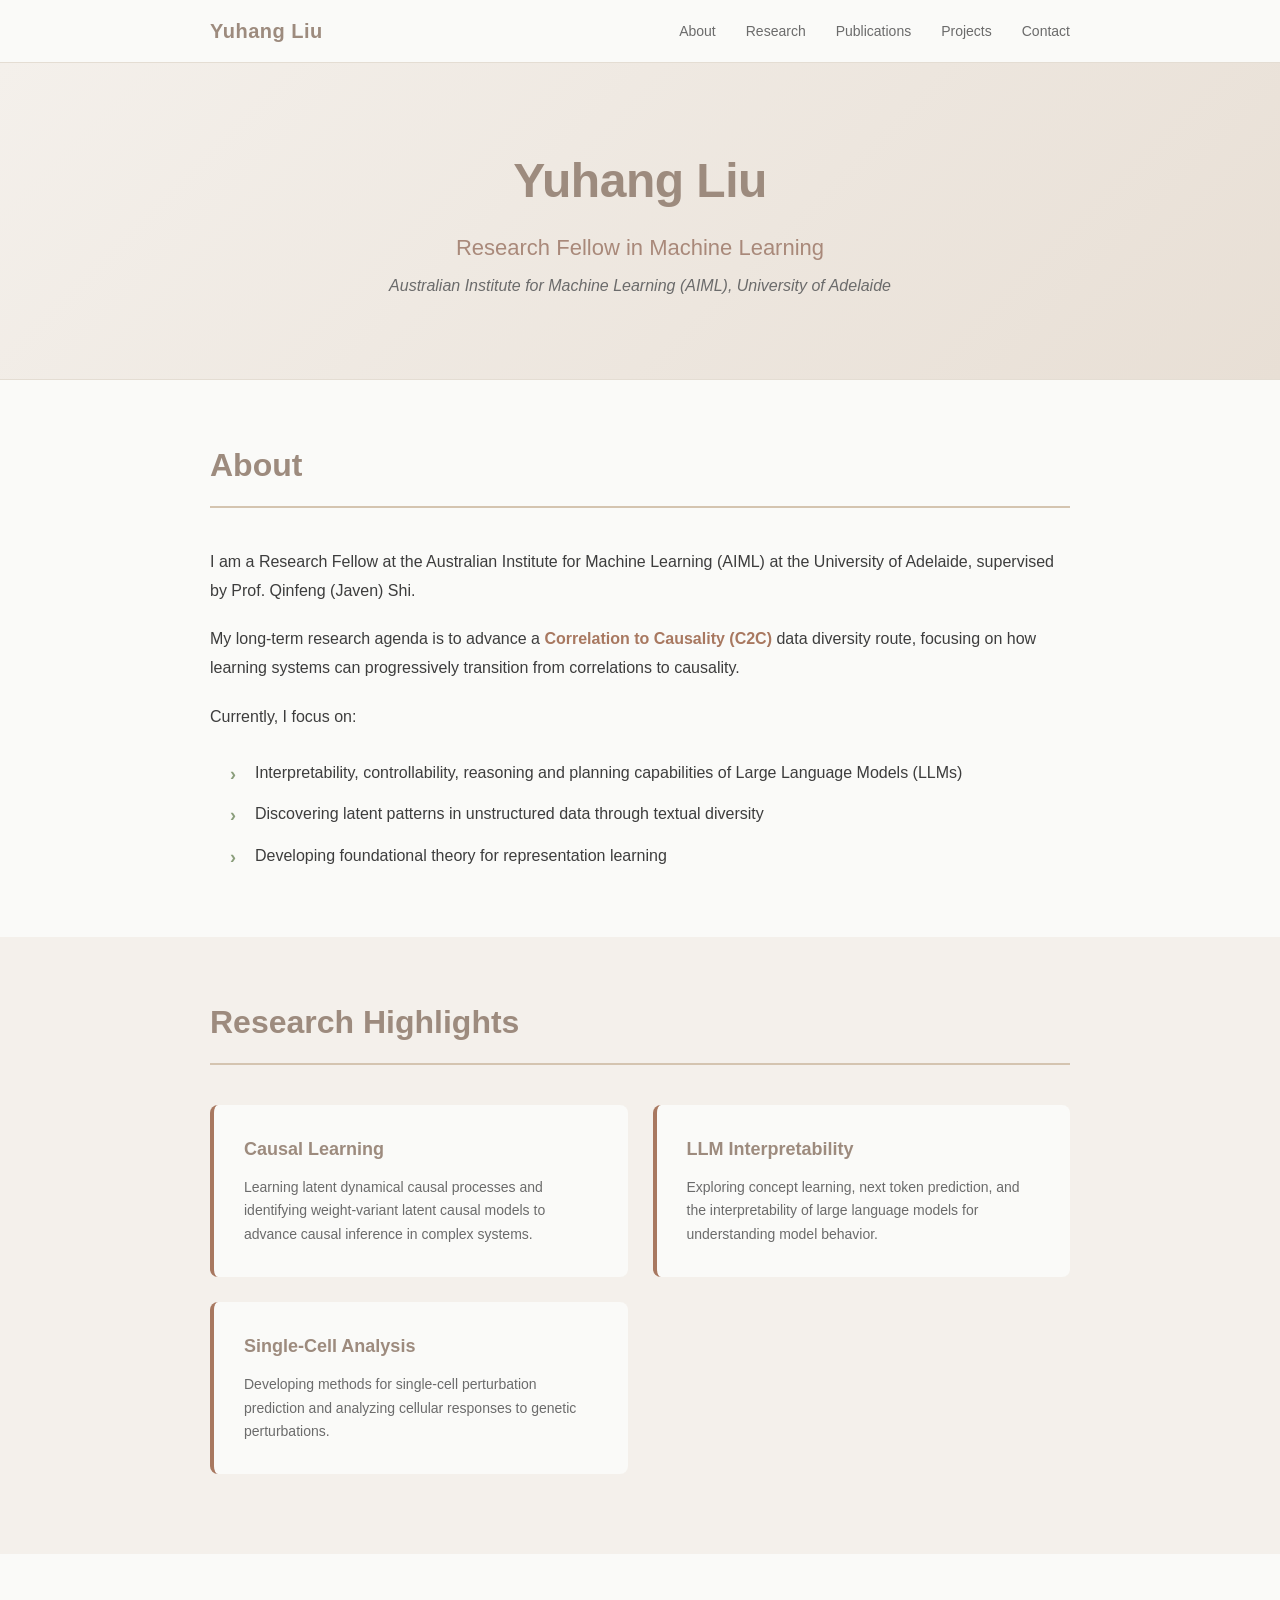
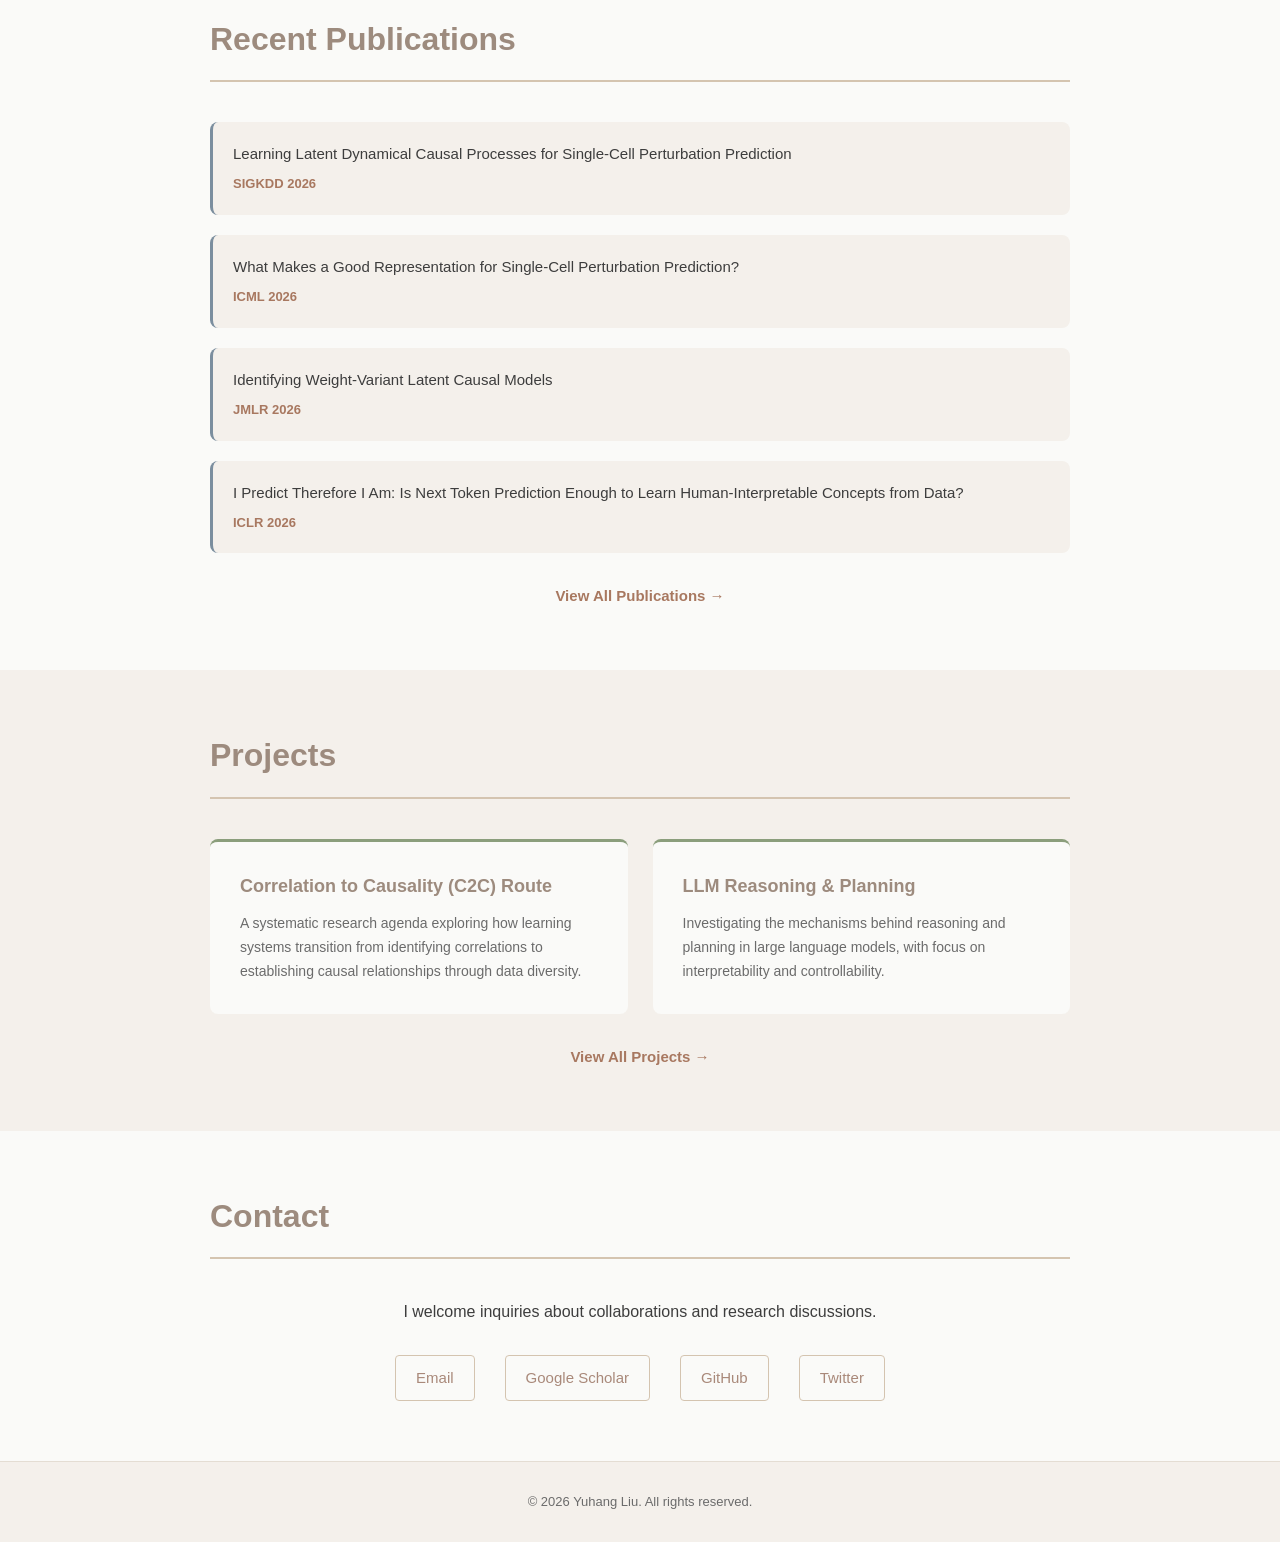
==== index.html @ f0b12292 "Initial commit: Create academic homepage with Morandi color palette" ====
<!DOCTYPE html>
<html lang="zh-CN">
<head>
    <meta charset="UTF-8">
    <meta name="viewport" content="width=device-width, initial-scale=1.0">
    <meta name="description" content="Yuhang Liu - Research Fellow in Machine Learning">
    <title>Yuhang Liu - Personal Homepage</title>
    <link rel="stylesheet" href="styles.css">
</head>
<body>
    <nav class="navbar">
        <div class="container">
            <div class="nav-brand">Yuhang Liu</div>
            <ul class="nav-menu">
                <li><a href="#about">About</a></li>
                <li><a href="#research">Research</a></li>
                <li><a href="#publications">Publications</a></li>
                <li><a href="#projects">Projects</a></li>
                <li><a href="#contact">Contact</a></li>
            </ul>
        </div>
    </nav>

    <header class="hero">
        <div class="container">
            <div class="hero-content">
                <h1>Yuhang Liu</h1>
                <p class="subtitle">Research Fellow in Machine Learning</p>
                <p class="affiliation">Australian Institute for Machine Learning (AIML), University of Adelaide</p>
            </div>
        </div>
    </header>

    <main>
        <!-- About Section -->
        <section id="about" class="section">
            <div class="container">
                <h2>About</h2>
                <div class="about-content">
                    <div class="about-text">
                        <p>I am a Research Fellow at the Australian Institute for Machine Learning (AIML) at the University of Adelaide, supervised by Prof. Qinfeng (Javen) Shi.</p>
                        
                        <p>My long-term research agenda is to advance a <strong>Correlation to Causality (C2C)</strong> data diversity route, focusing on how learning systems can progressively transition from correlations to causality.</p>
                        
                        <p>Currently, I focus on:</p>
                        <ul class="research-interests">
                            <li>Interpretability, controllability, reasoning and planning capabilities of Large Language Models (LLMs)</li>
                            <li>Discovering latent patterns in unstructured data through textual diversity</li>
                            <li>Developing foundational theory for representation learning</li>
                        </ul>
                    </div>
                </div>
            </div>
        </section>

        <!-- Research Highlights -->
        <section id="research" class="section section-alt">
            <div class="container">
                <h2>Research Highlights</h2>
                <div class="highlights-grid">
                    <div class="highlight-card">
                        <h3>Causal Learning</h3>
                        <p>Learning latent dynamical causal processes and identifying weight-variant latent causal models to advance causal inference in complex systems.</p>
                    </div>
                    <div class="highlight-card">
                        <h3>LLM Interpretability</h3>
                        <p>Exploring concept learning, next token prediction, and the interpretability of large language models for understanding model behavior.</p>
                    </div>
                    <div class="highlight-card">
                        <h3>Single-Cell Analysis</h3>
                        <p>Developing methods for single-cell perturbation prediction and analyzing cellular responses to genetic perturbations.</p>
                    </div>
                </div>
            </div>
        </section>

        <!-- Recent Publications -->
        <section id="publications" class="section">
            <div class="container">
                <h2>Recent Publications</h2>
                <div class="publications-list">
                    <div class="publication-item">
                        <p class="pub-title">Learning Latent Dynamical Causal Processes for Single-Cell Perturbation Prediction</p>
                        <p class="pub-meta"><strong>SIGKDD 2026</strong></p>
                    </div>
                    <div class="publication-item">
                        <p class="pub-title">What Makes a Good Representation for Single-Cell Perturbation Prediction?</p>
                        <p class="pub-meta"><strong>ICML 2026</strong></p>
                    </div>
                    <div class="publication-item">
                        <p class="pub-title">Identifying Weight-Variant Latent Causal Models</p>
                        <p class="pub-meta"><strong>JMLR 2026</strong></p>
                    </div>
                    <div class="publication-item">
                        <p class="pub-title">I Predict Therefore I Am: Is Next Token Prediction Enough to Learn Human-Interpretable Concepts from Data?</p>
                        <p class="pub-meta"><strong>ICLR 2026</strong></p>
                    </div>
                </div>
                <div class="view-more">
                    <a href="publications.html" class="btn-link">View All Publications →</a>
                </div>
            </div>
        </section>

        <!-- Projects Section -->
        <section id="projects" class="section section-alt">
            <div class="container">
                <h2>Projects</h2>
                <div class="projects-list">
                    <div class="project-card">
                        <h3>Correlation to Causality (C2C) Route</h3>
                        <p>A systematic research agenda exploring how learning systems transition from identifying correlations to establishing causal relationships through data diversity.</p>
                    </div>
                    <div class="project-card">
                        <h3>LLM Reasoning & Planning</h3>
                        <p>Investigating the mechanisms behind reasoning and planning in large language models, with focus on interpretability and controllability.</p>
                    </div>
                </div>
                <div class="view-more">
                    <a href="projects.html" class="btn-link">View All Projects →</a>
                </div>
            </div>
        </section>

        <!-- Contact Section -->
        <section id="contact" class="section">
            <div class="container">
                <h2>Contact</h2>
                <div class="contact-content">
                    <p>I welcome inquiries about collaborations and research discussions.</p>
                    <div class="contact-links">
                        <a href="mailto:yuhang.liu@adelaide.edu.au" class="contact-link">Email</a>
                        <a href="https://scholar.google.com" class="contact-link" target="_blank">Google Scholar</a>
                        <a href="https://github.com/yuhangliu01" class="contact-link" target="_blank">GitHub</a>
                        <a href="https://twitter.com" class="contact-link" target="_blank">Twitter</a>
                    </div>
                </div>
            </div>
        </section>
    </main>

    <footer class="footer">
        <div class="container">
            <p>&copy; 2026 Yuhang Liu. All rights reserved.</p>
        </div>
    </footer>
</body>
</html>
---- styles.css ----
/* Morandi Color Palette */
:root {
    --morandi-beige: #D4C4B0;
    --morandi-mauve: #A9897A;
    --morandi-sage: #8B9E7C;
    --morandi-terracotta: #A87860;
    --morandi-dusty-blue: #7B8E9E;
    --morandi-cream: #E8DFD5;
    --morandi-taupe: #9D8B7E;
    --morandi-muted-green: #9CAE8F;
    
    /* Text & Background */
    --text-primary: #3D3D3D;
    --text-secondary: #6B6B6B;
    --bg-primary: #FAFAF8;
    --bg-secondary: #F4F0EB;
    --border-color: #E4DDD3;
    
    /* Transitions */
    --transition: all 0.3s ease;
}

* {
    margin: 0;
    padding: 0;
    box-sizing: border-box;
}

html {
    scroll-behavior: smooth;
}

body {
    font-family: -apple-system, BlinkMacSystemFont, 'Segoe UI', 'Helvetica Neue', sans-serif;
    line-height: 1.6;
    color: var(--text-primary);
    background-color: var(--bg-primary);
}

.container {
    max-width: 900px;
    margin: 0 auto;
    padding: 0 20px;
}

/* Navigation */
.navbar {
    background-color: var(--bg-primary);
    border-bottom: 1px solid var(--border-color);
    position: sticky;
    top: 0;
    z-index: 100;
}

.navbar .container {
    display: flex;
    justify-content: space-between;
    align-items: center;
    padding: 15px 20px;
}

.nav-brand {
    font-size: 20px;
    font-weight: 600;
    color: var(--morandi-taupe);
    letter-spacing: 0.5px;
}

.nav-menu {
    display: flex;
    list-style: none;
    gap: 30px;
}

.nav-menu a {
    text-decoration: none;
    color: var(--text-secondary);
    font-size: 14px;
    font-weight: 500;
    transition: var(--transition);
    border-bottom: 2px solid transparent;
}

.nav-menu a:hover {
    color: var(--morandi-terracotta);
    border-bottom-color: var(--morandi-terracotta);
}

/* Hero Section */
.hero {
    background: linear-gradient(135deg, var(--bg-secondary) 0%, var(--morandi-cream) 100%);
    padding: 80px 20px;
    border-bottom: 1px solid var(--border-color);
}

.hero-content {
    text-align: center;
}

.hero h1 {
    font-size: 48px;
    font-weight: 700;
    color: var(--morandi-taupe);
    margin-bottom: 10px;
    letter-spacing: -0.5px;
}

.hero .subtitle {
    font-size: 22px;
    color: var(--morandi-mauve);
    margin-bottom: 8px;
    font-weight: 500;
}

.hero .affiliation {
    font-size: 16px;
    color: var(--text-secondary);
    font-style: italic;
}

/* Main Content */
main {
    min-height: calc(100vh - 200px);
}

/* Sections */
.section {
    padding: 60px 20px;
}

.section-alt {
    background-color: var(--bg-secondary);
}

.section h2 {
    font-size: 32px;
    font-weight: 600;
    color: var(--morandi-taupe);
    margin-bottom: 40px;
    padding-bottom: 15px;
    border-bottom: 2px solid var(--morandi-beige);
}

/* About Section */
.about-content {
    display: grid;
    grid-template-columns: 1fr;
    gap: 30px;
}

.about-text p {
    font-size: 16px;
    line-height: 1.8;
    color: var(--text-primary);
    margin-bottom: 20px;
}

.about-text strong {
    color: var(--morandi-terracotta);
}

.research-interests {
    list-style: none;
    margin-top: 20px;
    margin-left: 20px;
}

.research-interests li {
    padding: 8px 0;
    padding-left: 25px;
    position: relative;
    color: var(--text-primary);
}

.research-interests li:before {
    content: "›";
    position: absolute;
    left: 0;
    color: var(--morandi-sage);
    font-weight: bold;
    font-size: 18px;
}

/* Highlights Grid */
.highlights-grid {
    display: grid;
    grid-template-columns: repeat(auto-fit, minmax(280px, 1fr));
    gap: 25px;
    margin-bottom: 20px;
}

.highlight-card {
    background: var(--bg-primary);
    padding: 30px;
    border-radius: 8px;
    border-left: 4px solid var(--morandi-terracotta);
    transition: var(--transition);
}

.highlight-card:hover {
    box-shadow: 0 8px 16px rgba(0, 0, 0, 0.08);
    border-left-color: var(--morandi-sage);
}

.highlight-card h3 {
    font-size: 18px;
    color: var(--morandi-taupe);
    margin-bottom: 12px;
    font-weight: 600;
}

.highlight-card p {
    font-size: 14px;
    color: var(--text-secondary);
    line-height: 1.7;
}

/* Publications */
.publications-list {
    display: flex;
    flex-direction: column;
    gap: 20px;
    margin-bottom: 30px;
}

.publication-item {
    background: var(--bg-secondary);
    padding: 20px;
    border-radius: 8px;
    border-left: 3px solid var(--morandi-dusty-blue);
    transition: var(--transition);
}

.publication-item:hover {
    background: var(--morandi-cream);
    border-left-color: var(--morandi-terracotta);
}

.pub-title {
    font-size: 15px;
    font-weight: 500;
    color: var(--text-primary);
    line-height: 1.6;
    margin-bottom: 8px;
}

.pub-meta {
    font-size: 13px;
    color: var(--morandi-terracotta);
    font-weight: 600;
}

/* Projects */
.projects-list {
    display: grid;
    grid-template-columns: repeat(auto-fit, minmax(300px, 1fr));
    gap: 25px;
    margin-bottom: 30px;
}

.project-card {
    background: var(--bg-primary);
    padding: 30px;
    border-radius: 8px;
    border-top: 3px solid var(--morandi-sage);
    transition: var(--transition);
}

.project-card:hover {
    box-shadow: 0 8px 16px rgba(0, 0, 0, 0.08);
    border-top-color: var(--morandi-terracotta);
}

.project-card h3 {
    font-size: 18px;
    color: var(--morandi-taupe);
    margin-bottom: 12px;
    font-weight: 600;
}

.project-card p {
    font-size: 14px;
    color: var(--text-secondary);
    line-height: 1.7;
}

/* View More Link */
.view-more {
    text-align: center;
    margin-top: 20px;
}

.btn-link {
    display: inline-block;
    text-decoration: none;
    color: var(--morandi-terracotta);
    font-weight: 600;
    font-size: 15px;
    transition: var(--transition);
    border-bottom: 2px solid transparent;
}

.btn-link:hover {
    color: var(--morandi-taupe);
    border-bottom-color: var(--morandi-terracotta);
}

/* Contact Section */
.contact-content {
    text-align: center;
}

.contact-content p {
    font-size: 16px;
    color: var(--text-primary);
    margin-bottom: 30px;
}

.contact-links {
    display: flex;
    justify-content: center;
    gap: 30px;
    flex-wrap: wrap;
}

.contact-link {
    display: inline-block;
    text-decoration: none;
    color: var(--morandi-mauve);
    font-weight: 500;
    font-size: 15px;
    padding: 10px 20px;
    border: 1px solid var(--morandi-beige);
    border-radius: 4px;
    transition: var(--transition);
}

.contact-link:hover {
    background-color: var(--morandi-beige);
    color: var(--text-primary);
    border-color: var(--morandi-mauve);
}

/* Footer */
.footer {
    background-color: var(--bg-secondary);
    border-top: 1px solid var(--border-color);
    padding: 30px 20px;
    text-align: center;
}

.footer p {
    font-size: 13px;
    color: var(--text-secondary);
}

/* Responsive Design */
@media (max-width: 768px) {
    .hero h1 {
        font-size: 36px;
    }
    
    .hero .subtitle {
        font-size: 18px;
    }
    
    .nav-menu {
        gap: 20px;
        font-size: 13px;
    }
    
    .section h2 {
        font-size: 26px;
    }
    
    .highlights-grid,
    .projects-list {
        grid-template-columns: 1fr;
    }
    
    .contact-links {
        gap: 15px;
    }
}

@media (max-width: 480px) {
    .hero {
        padding: 50px 20px;
    }
    
    .hero h1 {
        font-size: 28px;
    }
    
    .nav-menu {
        gap: 15px;
        font-size: 12px;
    }
    
    .navbar .container {
        flex-direction: column;
        gap: 15px;
    }
    
    .section {
        padding: 40px 20px;
    }
    
    .highlight-card,
    .project-card {
        padding: 20px;
    }
}
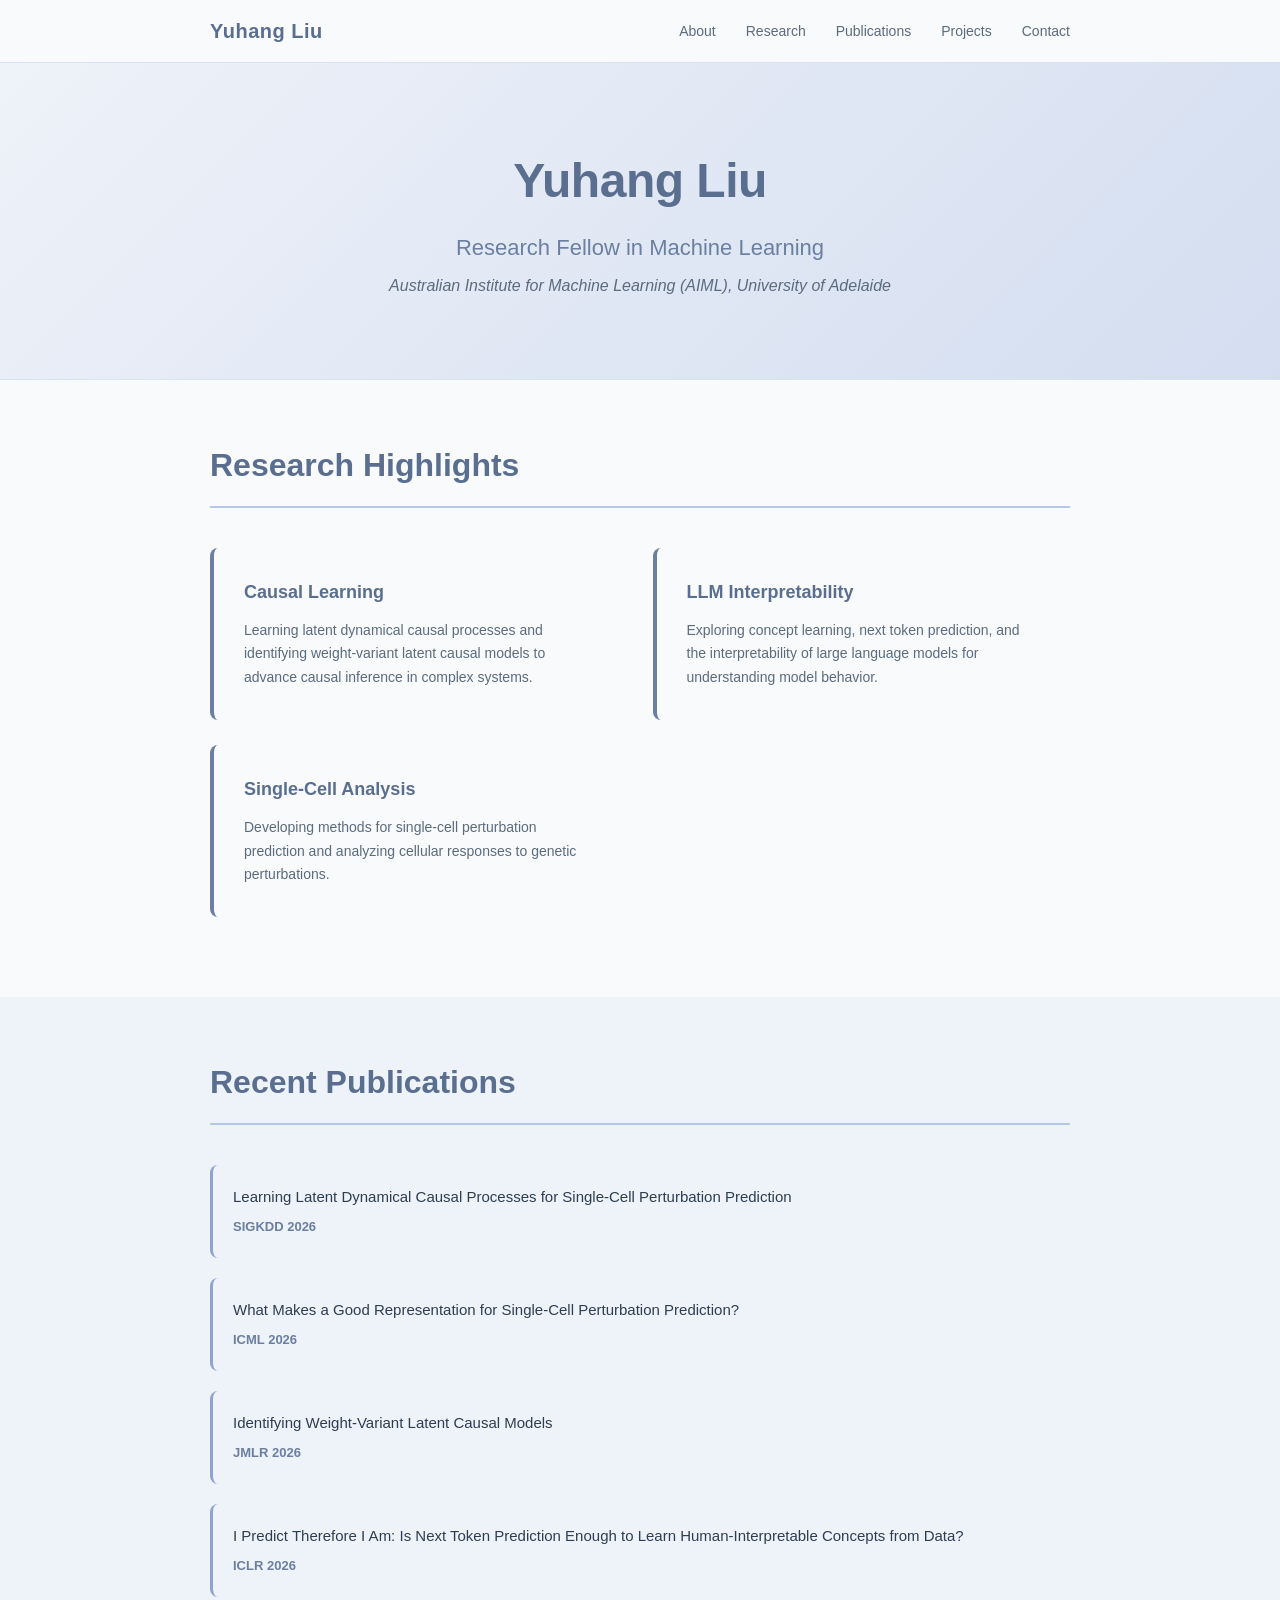
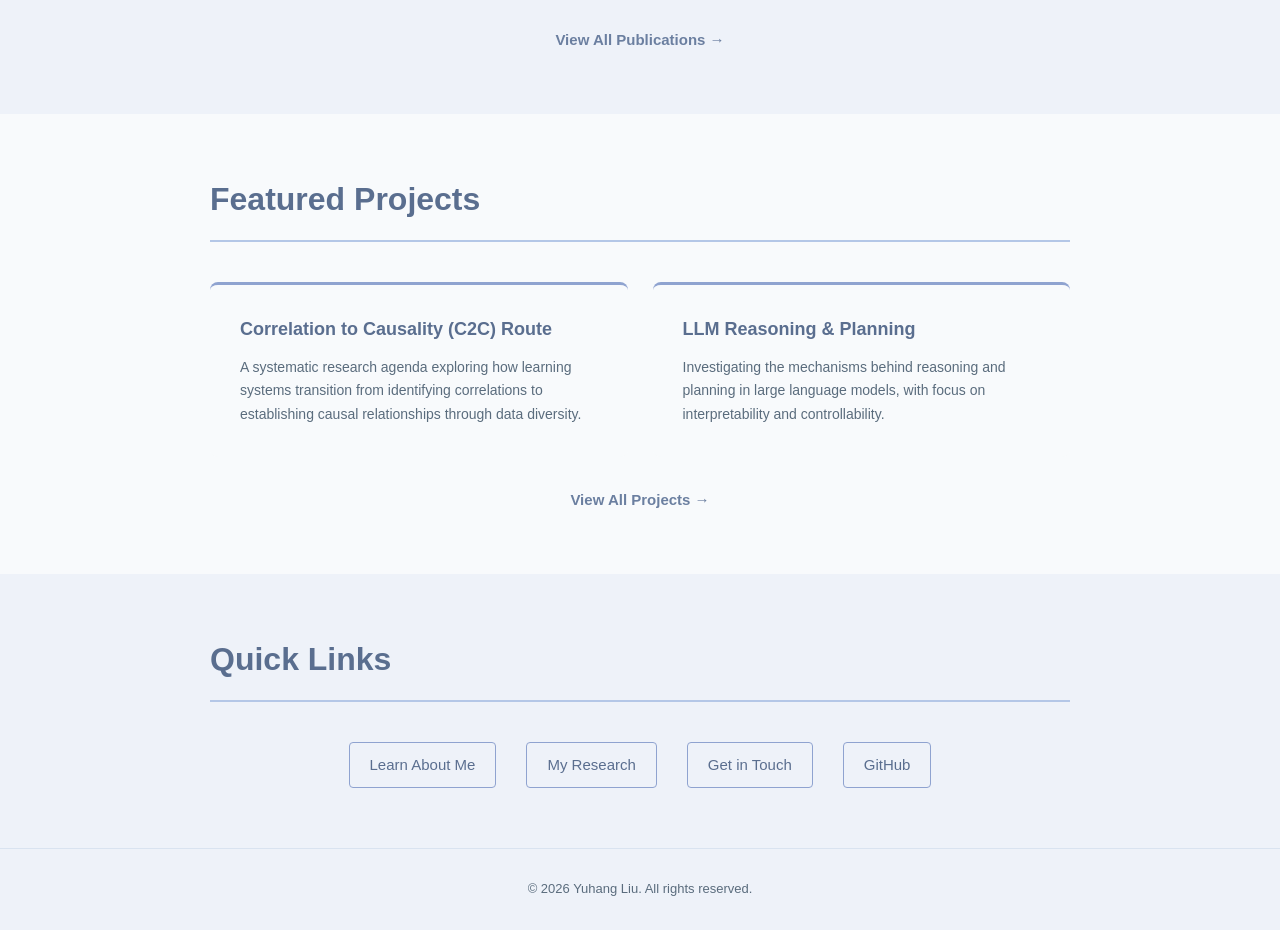
==== commit 63eb4a97: "Update: Refactor index.html with standalone page navigation" ====
--- a/index.html
+++ b/index.html
@@ -12,11 +12,11 @@
         <div class="container">
             <div class="nav-brand">Yuhang Liu</div>
             <ul class="nav-menu">
-                <li><a href="#about">About</a></li>
-                <li><a href="#research">Research</a></li>
-                <li><a href="#publications">Publications</a></li>
-                <li><a href="#projects">Projects</a></li>
-                <li><a href="#contact">Contact</a></li>
+                <li><a href="about.html">About</a></li>
+                <li><a href="research.html">Research</a></li>
+                <li><a href="publications.html">Publications</a></li>
+                <li><a href="projects.html">Projects</a></li>
+                <li><a href="contact.html">Contact</a></li>
             </ul>
         </div>
     </nav>
@@ -32,29 +32,8 @@
     </header>
 
     <main>
-        <!-- About Section -->
-        <section id="about" class="section">
-            <div class="container">
-                <h2>About</h2>
-                <div class="about-content">
-                    <div class="about-text">
-                        <p>I am a Research Fellow at the Australian Institute for Machine Learning (AIML) at the University of Adelaide, supervised by Prof. Qinfeng (Javen) Shi.</p>
-                        
-                        <p>My long-term research agenda is to advance a <strong>Correlation to Causality (C2C)</strong> data diversity route, focusing on how learning systems can progressively transition from correlations to causality.</p>
-                        
-                        <p>Currently, I focus on:</p>
-                        <ul class="research-interests">
-                            <li>Interpretability, controllability, reasoning and planning capabilities of Large Language Models (LLMs)</li>
-                            <li>Discovering latent patterns in unstructured data through textual diversity</li>
-                            <li>Developing foundational theory for representation learning</li>
-                        </ul>
-                    </div>
-                </div>
-            </div>
-        </section>
-
         <!-- Research Highlights -->
-        <section id="research" class="section section-alt">
+        <section class="section">
             <div class="container">
                 <h2>Research Highlights</h2>
                 <div class="highlights-grid">
@@ -75,7 +54,7 @@
         </section>
 
         <!-- Recent Publications -->
-        <section id="publications" class="section">
+        <section class="section section-alt">
             <div class="container">
                 <h2>Recent Publications</h2>
                 <div class="publications-list">
@@ -103,9 +82,9 @@
         </section>
 
         <!-- Projects Section -->
-        <section id="projects" class="section section-alt">
+        <section class="section">
             <div class="container">
-                <h2>Projects</h2>
+                <h2>Featured Projects</h2>
                 <div class="projects-list">
                     <div class="project-card">
                         <h3>Correlation to Causality (C2C) Route</h3>
@@ -122,17 +101,16 @@
             </div>
         </section>
 
-        <!-- Contact Section -->
-        <section id="contact" class="section">
+        <!-- Quick Links -->
+        <section class="section section-alt">
             <div class="container">
-                <h2>Contact</h2>
+                <h2>Quick Links</h2>
                 <div class="contact-content">
-                    <p>I welcome inquiries about collaborations and research discussions.</p>
                     <div class="contact-links">
-                        <a href="mailto:yuhang.liu@adelaide.edu.au" class="contact-link">Email</a>
-                        <a href="https://scholar.google.com" class="contact-link" target="_blank">Google Scholar</a>
+                        <a href="about.html" class="contact-link">Learn About Me</a>
+                        <a href="research.html" class="contact-link">My Research</a>
+                        <a href="contact.html" class="contact-link">Get in Touch</a>
                         <a href="https://github.com/yuhangliu01" class="contact-link" target="_blank">GitHub</a>
-                        <a href="https://twitter.com" class="contact-link" target="_blank">Twitter</a>
                     </div>
                 </div>
             </div>
--- a/styles.css
+++ b/styles.css
@@ -1,20 +1,21 @@
-/* Morandi Color Palette */
+/* Morandi Blue Color Palette */
 :root {
-    --morandi-beige: #D4C4B0;
-    --morandi-mauve: #A9897A;
-    --morandi-sage: #8B9E7C;
-    --morandi-terracotta: #A87860;
-    --morandi-dusty-blue: #7B8E9E;
-    --morandi-cream: #E8DFD5;
-    --morandi-taupe: #9D8B7E;
-    --morandi-muted-green: #9CAE8F;
+    /* Cool Blue Morandi Palette */
+    --morandi-light-blue: #B4C7E7;
+    --morandi-soft-blue: #8FA3D0;
+    --morandi-muted-blue: #6B7FA0;
+    --morandi-steel-blue: #5A6E8F;
+    --morandi-slate-blue: #4A5A7F;
+    --morandi-dusty-gray: #9BA5B5;
+    --morandi-pale-blue: #D4DEF0;
+    --morandi-deep-blue: #3F4D6B;
     
     /* Text & Background */
-    --text-primary: #3D3D3D;
-    --text-secondary: #6B6B6B;
-    --bg-primary: #FAFAF8;
-    --bg-secondary: #F4F0EB;
-    --border-color: #E4DDD3;
+    --text-primary: #2C3E50;
+    --text-secondary: #5A6C7D;
+    --bg-primary: #F8FAFC;
+    --bg-secondary: #EEF2F9;
+    --border-color: #D9E3F0;
     
     /* Transitions */
     --transition: all 0.3s ease;
@@ -62,7 +63,7 @@
 .nav-brand {
     font-size: 20px;
     font-weight: 600;
-    color: var(--morandi-taupe);
+    color: var(--morandi-steel-blue);
     letter-spacing: 0.5px;
 }
 
@@ -82,13 +83,13 @@
 }
 
 .nav-menu a:hover {
-    color: var(--morandi-terracotta);
-    border-bottom-color: var(--morandi-terracotta);
+    color: var(--morandi-muted-blue);
+    border-bottom-color: var(--morandi-muted-blue);
 }
 
 /* Hero Section */
 .hero {
-    background: linear-gradient(135deg, var(--bg-secondary) 0%, var(--morandi-cream) 100%);
+    background: linear-gradient(135deg, var(--bg-secondary) 0%, var(--morandi-pale-blue) 100%);
     padding: 80px 20px;
     border-bottom: 1px solid var(--border-color);
 }
@@ -100,14 +101,14 @@
 .hero h1 {
     font-size: 48px;
     font-weight: 700;
-    color: var(--morandi-taupe);
+    color: var(--morandi-steel-blue);
     margin-bottom: 10px;
     letter-spacing: -0.5px;
 }
 
 .hero .subtitle {
     font-size: 22px;
-    color: var(--morandi-mauve);
+    color: var(--morandi-muted-blue);
     margin-bottom: 8px;
     font-weight: 500;
 }
@@ -135,10 +136,10 @@
 .section h2 {
     font-size: 32px;
     font-weight: 600;
-    color: var(--morandi-taupe);
+    color: var(--morandi-steel-blue);
     margin-bottom: 40px;
     padding-bottom: 15px;
-    border-bottom: 2px solid var(--morandi-beige);
+    border-bottom: 2px solid var(--morandi-light-blue);
 }
 
 /* About Section */
@@ -156,7 +157,7 @@
 }
 
 .about-text strong {
-    color: var(--morandi-terracotta);
+    color: var(--morandi-muted-blue);
 }
 
 .research-interests {
@@ -176,7 +177,7 @@
     content: "›";
     position: absolute;
     left: 0;
-    color: var(--morandi-sage);
+    color: var(--morandi-soft-blue);
     font-weight: bold;
     font-size: 18px;
 }
@@ -193,18 +194,19 @@
     background: var(--bg-primary);
     padding: 30px;
     border-radius: 8px;
-    border-left: 4px solid var(--morandi-terracotta);
+    border-left: 4px solid var(--morandi-muted-blue);
     transition: var(--transition);
 }
 
 .highlight-card:hover {
-    box-shadow: 0 8px 16px rgba(0, 0, 0, 0.08);
-    border-left-color: var(--morandi-sage);
+    box-shadow: 0 8px 16px rgba(90, 110, 143, 0.1);
+    border-left-color: var(--morandi-steel-blue);
+    background: var(--morandi-pale-blue);
 }
 
 .highlight-card h3 {
     font-size: 18px;
-    color: var(--morandi-taupe);
+    color: var(--morandi-steel-blue);
     margin-bottom: 12px;
     font-weight: 600;
 }
@@ -227,13 +229,13 @@
     background: var(--bg-secondary);
     padding: 20px;
     border-radius: 8px;
-    border-left: 3px solid var(--morandi-dusty-blue);
+    border-left: 3px solid var(--morandi-soft-blue);
     transition: var(--transition);
 }
 
 .publication-item:hover {
-    background: var(--morandi-cream);
-    border-left-color: var(--morandi-terracotta);
+    background: var(--morandi-pale-blue);
+    border-left-color: var(--morandi-muted-blue);
 }
 
 .pub-title {
@@ -246,7 +248,7 @@
 
 .pub-meta {
     font-size: 13px;
-    color: var(--morandi-terracotta);
+    color: var(--morandi-muted-blue);
     font-weight: 600;
 }
 
@@ -262,18 +264,19 @@
     background: var(--bg-primary);
     padding: 30px;
     border-radius: 8px;
-    border-top: 3px solid var(--morandi-sage);
+    border-top: 3px solid var(--morandi-soft-blue);
     transition: var(--transition);
 }
 
 .project-card:hover {
-    box-shadow: 0 8px 16px rgba(0, 0, 0, 0.08);
-    border-top-color: var(--morandi-terracotta);
+    box-shadow: 0 8px 16px rgba(90, 110, 143, 0.1);
+    border-top-color: var(--morandi-steel-blue);
+    background: var(--morandi-pale-blue);
 }
 
 .project-card h3 {
     font-size: 18px;
-    color: var(--morandi-taupe);
+    color: var(--morandi-steel-blue);
     margin-bottom: 12px;
     font-weight: 600;
 }
@@ -293,7 +296,7 @@
 .btn-link {
     display: inline-block;
     text-decoration: none;
-    color: var(--morandi-terracotta);
+    color: var(--morandi-muted-blue);
     font-weight: 600;
     font-size: 15px;
     transition: var(--transition);
@@ -301,8 +304,8 @@
 }
 
 .btn-link:hover {
-    color: var(--morandi-taupe);
-    border-bottom-color: var(--morandi-terracotta);
+    color: var(--morandi-steel-blue);
+    border-bottom-color: var(--morandi-muted-blue);
 }
 
 /* Contact Section */
@@ -326,19 +329,19 @@
 .contact-link {
     display: inline-block;
     text-decoration: none;
-    color: var(--morandi-mauve);
+    color: var(--morandi-steel-blue);
     font-weight: 500;
     font-size: 15px;
     padding: 10px 20px;
-    border: 1px solid var(--morandi-beige);
+    border: 1px solid var(--morandi-soft-blue);
     border-radius: 4px;
     transition: var(--transition);
 }
 
 .contact-link:hover {
-    background-color: var(--morandi-beige);
-    color: var(--text-primary);
-    border-color: var(--morandi-mauve);
+    background-color: var(--morandi-light-blue);
+    color: var(--text-primary);
+    border-color: var(--morandi-muted-blue);
 }
 
 /* Footer */
